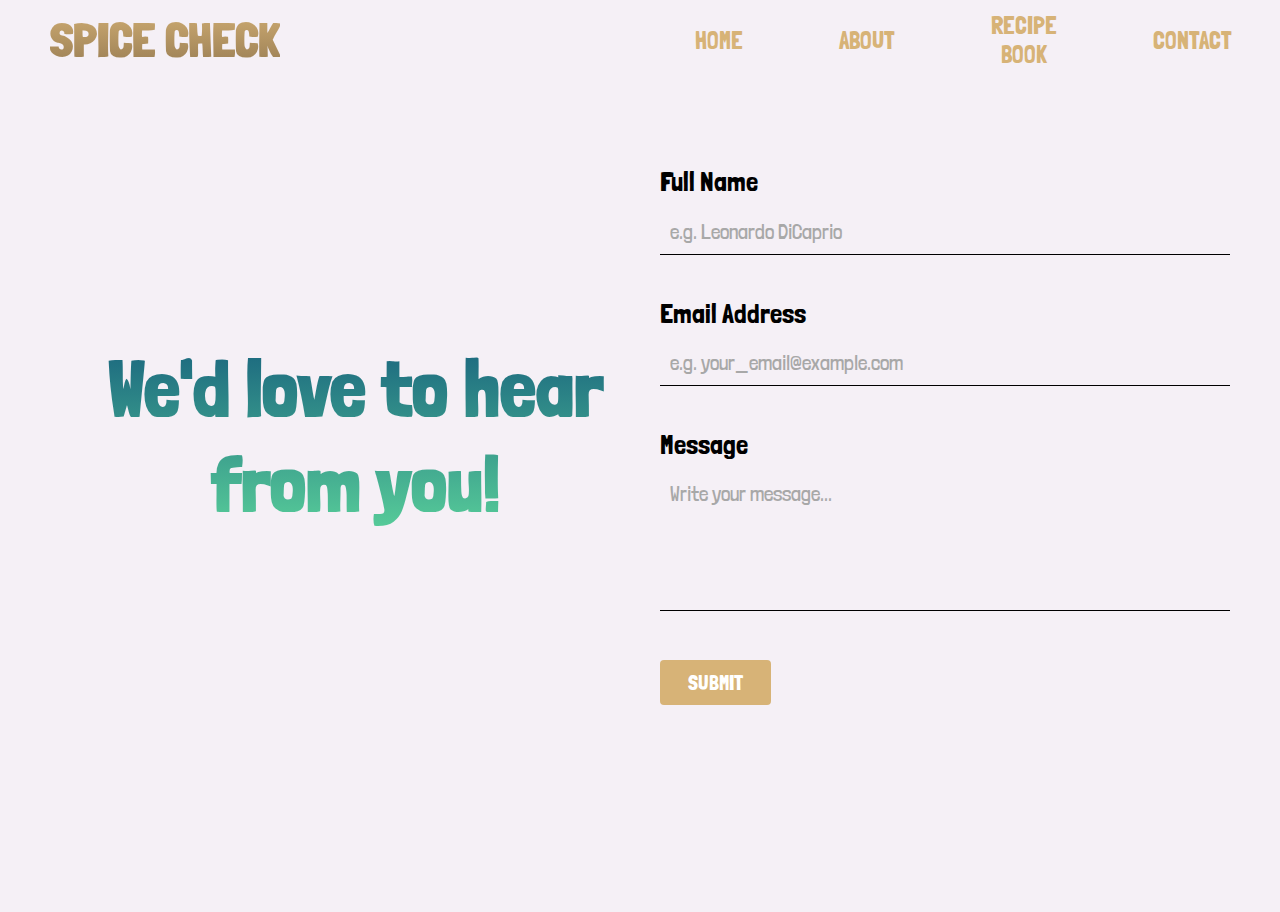
==== contact.html @ 331f47b6 "Add form validation for the contact form message input" ====
<!DOCTYPE html>
<html lang="en-US">
  <head>
    <meta charset="UTF-8" />
    <meta http-equiv="X-UA-Compatible" content="IE=edge" />
    <meta name="viewport" content="width=device-width, initial-scale=1.0" />
    <link rel="stylesheet" href="/assets/css/style.css" />
    <link
      rel="stylesheet"
      href="https://use.fontawesome.com/releases/v5.15.2/css/all.css"
      integrity="sha384-vSIIfh2YWi9wW0r9iZe7RJPrKwp6bG+s9QZMoITbCckVJqGCCRhc+ccxNcdpHuYu"
      crossorigin="anonymous"
    />
    <link
      href="https://fonts.googleapis.com/css2?family=Londrina+Solid:wght@100;300;400;900&display=swap"
      rel="stylesheet"
    />
    <link
      rel="stylesheet"
      href="https://unpkg.com/swiper/swiper-bundle.min.css"
    />
    <link
      rel="shortcut icon"
      href="assets/images/pepper-hot-solid.ico"
      type="image/x-icon"
    />
    <title>Spice Check - Contact Us</title>
  </head>

  <body>
    <!-- NAVBAR SECTION -->
    <nav class="navbar">
      <div class="navbar__container">
        <a href="/" id="navbar__logo"
          >SPICE <i class="fas fa-pepper-hot"></i> CHECK</a
        >
        <div class="navbar__toggle" id="mobile-menu">
          <span class="bar"></span>
          <span class="bar"></span>
          <span class="bar"></span>
        </div>
      </div>
      <ul class="navbar__menu">
        <li class="navbar__item">
          <a href="index.html" class="navbar__links">Home</a>
        </li>
        <li class="navbar__item">
          <a href="/index.html#about" class="navbar__links">About</a>
        </li>
        <li class="navbar__item">
          <a href="recipe.html" class="navbar__links">Recipe Book</a>
        </li>
        <li class="navbar__item">
          <a href="contact.html" class="navbar__links">Contact</a>
        </li>
      </ul>
    </nav>

    <section id="contactform__main">
      <div class="contactform__container">
        <h1 class="contact__header">We'd love to hear from you!</h1>
        <form action="/" method="GET" name="contact__form">
          <div class="form__control">
            <label name="name">Full Name</label>
            <input name="name" placeholder="e.g. Leonardo DiCaprio" />
            <div class="error hide">* name is required</div>
          </div>

          <div class="form__control">
            <label name="email">Email Address</label>
            <input name="email" placeholder="e.g. your_email@example.com" />
            <div class="error hide">* email address is invalid</div>
          </div>

          <div class="form__control">
            <label name="message">Message</label>
            <textarea
              name="message"
              placeholder="Write your message..."
            ></textarea>
            <div class="error hide">* message is required</div>
          </div>

          <button type="submit">SUBMIT</button>
        </form>
      </div>
      <div class="thank__you hide">
        <h3>Your message was submitted successfully!</h3>
        <p>
          We'll get back to you soon! Meanwhile... follow us on social media
        </p>

        <a
          href="https://www.facebook.com/"
          class="social__icon__link"
          target="_blank"
        >
          <i class="fab fa-facebook"></i>
          <a
            href="https://www.instagram.com/"
            class="social__icon__link"
            target="_blank"
          >
            <i class="fab fa-instagram"></i>
          </a>
          <a
            href="https://www.twitter.com/"
            class="social__icon__link"
            target="_blank"
          >
            <i class="fab fa-twitter"></i>
          </a>
          <a
            href="https://www.youtube.com/"
            class="social__icon__link"
            target="_blank"
          >
            <i class="fab fa-youtube"></i>
          </a>
        </a>
      </div>
    </section>
    <script src="assets/js/contactform.js"></script>
    <script src="assets/js/script.js"></script>
  </body>
</html>
---- assets/css/style.css ----
/* ------------------------ INDEX.HTML ------------------------ */
/* ------------------------------------------------------------- */
* {
    box-sizing: border-box;
    margin: 0;
    padding: 0;
    font-family: 'Londrina Solid', cursive;
    scroll-behavior: smooth;
}

/* NAVIGATION BAR */

.navbar {
    background: #F5F0F6;
    height: 80px;
    display: flex;
    justify-content: center;
    align-items: center;
    font-size: 1.2rem;
    position: sticky;
    top: 0;
    z-index: 999;
}

.navbar__container {
    display: flex;
    justify-content: space-between;
    height: 80px;
    z-index: 1;
    width: 100%;
    max-width: 1300px;
    margin: 0 auto;
    padding: 0 50px;
}

#navbar__logo {
    font-weight: 700;
    background-color: #8F754F;
    background-image: linear-gradient(to top, #8F754F 0%, #D7B377 100%); 
    background-size: 100%;
    -webkit-background-clip: text;
    -moz-background-clip: text;
    -webkit-text-fill-color: transparent;
    -moz-text-fill-color: transparent;
    display: flex;
    align-items: center;
    cursor: pointer;
    text-decoration: none;
    font-size: 3rem;
}

.fa-pepper-hot {
    margin: 0 0.3rem;
}

.navbar__menu {
    display: flex;
    align-items: center;
    list-style: none;
    text-align: center;
}

.navbar__item {
    height: 80px;
}

.navbar__links {
    text-transform: uppercase;
    font-weight: 400;
    color: #D7B377;
    font-size: 1.5rem;
    display: flex;
    align-items: center;
    justify-content: center;
    text-decoration: none;
    padding: 0 3rem;
    height: 100%;
}

.navbar__links:hover {
    color: #8F754F;
    transition: all 0.4s ease;
}


/* NAVBAR - MEDIA QUERIES */

@media screen and (max-width: 960px) {
    .navbar__container {
        display: flex;
        justify-content: center;
        height: 80px;
        z-index: 1;
        width: 100%;
        max-width: 1300px;
        padding: 0;
    }

    .navbar__menu {
        background: #F5F0F6;
        display: grid;
        grid-template-columns: auto;
        margin: 0;
        width: 100%;
        top: 0;
        position: absolute;
        top: -1000px;
        opacity: 0;
        transition: all 0.5s ease;
        height: 50vh;
        z-index: -1;
    }

    .navbar__menu.active {
        background: #F5F0F6;
        top: 100%;
        opacity: 1;
        transition: all 0.5s ease;
        z-index: 99;
        height: 60vh;
        font-size: 1.6rem;
    }

    #navbar__logo {
        padding-left: 25px;
    }

    .navbar__toggle .bar {
        width: 30px;
        height: 4px;
        margin: 5px auto;
        transition: all 0.3s ease-in-out;
        background-color: #D7B377;
    }

    .navbar__item {
        width: 100%;
    }

    .navbar__links {
        text-align: center;
        padding: 2rem;
        width: 100%;
        display: table;
        justify-content: center;
    }

    #mobile-menu {
        position: absolute;
        top: 20%;
        left: 5%;
        transform: translate(5%, 20%);
    }

    .navbar__toggle .bar {
        display: block;
        cursor: pointer;
    }

    /*  Function to turn the hamburger menu bars into a cross when actioned;
    credits: https://www.geeksforgeeks.org/how-to-convert-the-hamburger-icon-of-navigation-menu-to-x-on-click/ */

    #mobile-menu.is-active .bar:nth-child(2) {
        opacity: 0;
    }

    #mobile-menu.is-active .bar:nth-child(1) {
        transform: translateY(9px) rotate(45deg);
    }

    #mobile-menu.is-active .bar:nth-child(3) {
        transform: translateY(-9px) rotate(-45deg);
    }
}

/* HERO SECTION */

.main {
    background-color: #F5F0F6;
}

.main__container {
    display: grid;
    grid-template-columns: 1fr 1fr;
    align-items: center;
    justify-self: center;
    margin: 0 auto;
    height: 90vh;
    background-color: #F5F0F6;
    z-index: 1;
    width: 100%;
    max-width: 1300px;
    padding: 0 80px;
}

.main__content h1 {
    text-transform: uppercase;
    font-size: 6rem;
    background-color: #57CC99;
    background-image: linear-gradient(to top, #57CC99 0%, #19647E 100%);
    background-size: 100%;
    -webkit-background-clip: text;
    -moz-background-clip: text;
    -webkit-text-fill-color: transparent;
    -moz-text-fill-color: transparent;
}

.main__content h2 {
    text-transform: uppercase;
    font-size: 6rem;
    background-color: #8F754F;
    background-image: linear-gradient(to top, #8F754F 0%, #D7B377 100%); 
    background-size: 100%;
    -webkit-background-clip: text;
    -moz-background-clip: text;
    -webkit-text-fill-color: transparent;
    -moz-text-fill-color: transparent;
}

.main__btn {
    text-transform: uppercase;
    font-size: 2rem;
    background-image: linear-gradient(to top, #D7B377 0%, #D7B377 100%);
    padding: 14px 32px;
    border: none;
    border-radius: 4px;
    color: #fff;
    margin-top: 2rem;
    margin-right: 1rem;
    cursor: pointer;
    position: relative;
    transition: all 0.3s;
    outline: none;
}

.main__btn a {
    position: relative;
    z-index: 2;
    color: #fff;
    text-decoration: none;
}

.main__btn:after {
    position: absolute;
    content: '';
    top: 0;
    left: 0;
    width: 0;
    height: 100%;
    background: #8F754F;
    transition: all 0.4s;
    border-radius: 4px;
}

.main__btn:hover {
    color: #fff;
}

.main__btn:hover:after {
    width: 100%;
}

.main__content__img {
    text-align: center;
}

#main__img {
    height: 100%;
    width: 100%;
}


/* HERO SECTION - MEDIA QUERIES */

@media screen and (max-width: 768px) {
    .main__container {
        display: grid;
        grid-template-columns: auto;
        align-items: center;
        justify-self: center;
        width: 100%;
        margin: 0 auto;
        height: 90vh;
    }

    .main__content {
        text-align: center;
        margin-bottom: 4rem;
    }

    .main__content h1 {
        font-size: 4.5rem;
        margin-top: 4rem;
    }

    .main__content h2 {
        font-size: 4.5rem;
    }
    
    .main__btn {
        font-size: 1.8rem;
        padding: 12px 36px;
        margin: 1rem 1rem;
    }
}

@media screen and (max-width: 480px) {
    .main__content h1 {
        font-size: 3.5rem;
        margin-top: 4rem;
    }

    .main__content h2 {
        font-size: 3.5rem;
    }

    .main__btn {
        font-size: 1.5rem;
        padding: 10px 32px;
        margin: 1rem 0;
    }
}

/* SERVICES SECTION */

.services {
    background: #F5F0F6;
    display: flex;
    flex-direction: column;
    align-items: center;
    height: 100vh;
}

.services h1 {
    background-color: #57CC99;
    background-image: linear-gradient(to top, #57CC99 0%, #19647E 100%);
    background-size: 100%;
    margin-bottom: 2rem;
    font-size: 5rem;
    -webkit-background-clip: text;
    -moz-background-clip: text;
    -webkit-text-fill-color: transparent;
    -moz-text-fill-color: transparent;
}

.services__container {
    display: flex;
    justify-content: center;
    flex-wrap: wrap;
}

.services__card {
    margin: 1rem;
    height: 525px;
    width: 420px;
    border-radius: 4px;
    background-image: linear-gradient(to bottom, rgba(0,0,0,0) 0%, rgba(17, 17, 17, 0.6) 100%), url("/assets/images/foodpic1.jpg");
    background-size: cover;
    position: relative;
    color: #fff;
}

.services__card:nth-child(2) {
    background-image: linear-gradient(to bottom, rgba(0,0,0,0) 0%, rgba(17, 17, 17, 0.6) 100%), url("/assets/images/foodpic2.jpg");
}

.services h2 {
    position: absolute;
    font-size: 1.5rem;
    letter-spacing: 0.5px;
    top: 350px;
    left: 30px;
}

.services__card p {
    position: absolute;
    font-size: 1.1rem;
    top: 390px;
    left: 30px;
}

.services__btn {
    color: #fff;
    padding: 10px 25px;
    border: none;
    outline: none;
    border-radius: 4px;
    background: #F79256;
    position: absolute;
    top: 440px;
    left: 30px;
    font-size: 1.2rem;
    cursor: pointer;
}

.services__btn a {
    text-decoration: none;
    color: #fff;
}

.services__card:hover {
    transform: scale(1.075);
    transition: 0.2s ease-in;
}

/* SERVICES SECTION - MEDIA QUERIES */
@media screen and (max-width: 960px) {
    .services {
        height: 1450px; 
    }

    .services__card {
        margin: 2rem;
    }

    .services__container {
        display: inline-block;
    }

    .services h1 {
        margin-top: 10rem;
    }
}

@media screen and (max-width: 768px) {
    .services h1 {
        font-size: 4rem;
    }
}

@media screen and (max-width: 480px) {
    .services {
        height: 1400px;
    }

    .services h1 {
        font-size: 3rem;
    }

    .services h2 {
        font-size: 1.3rem;
    }

    .services p {
        font-size: 1rem;
    }

    .services__card {
        width: 350px;
        margin: 2rem 0;
    }
}

/* ABOUT SECTION */

.about {
    background-color: #F5F0F6;
}

.about h1 {
    background-color: #57CC99;
    background-image: linear-gradient(to top, #57CC99 0%, #19647E 100%);
    background-size: 100%;
    font-size: 5rem;
    text-align: center;
    -webkit-background-clip: text;
    -moz-background-clip: text;
    -webkit-text-fill-color: transparent;
    -moz-text-fill-color: transparent;
}

.about__container {
    display: grid;
    grid-template-columns: 1fr 1fr;
    align-items: center;
    justify-self: center;
    margin: 0 auto;
    height: 70vh;
    background-color: #F5F0F6;
    z-index: 1;
    width: 100%;
    max-width: 1300px;
    padding: 0 50px;
}

.about__content {
    display: inline-flexbox;
    margin: 0 auto;
    position: relative;
    width: 100%;
}

.about__content h2 {
    background-color: #8F754F;
    background-image: linear-gradient(to top, #8F754F 0%, #D7B377 100%); 
    background-size: 100%;
    font-size: 2.8rem;
    margin-bottom: 1rem;
    -webkit-background-clip: text;
    -moz-background-clip: text;
    -webkit-text-fill-color: transparent;
    -moz-text-fill-color: transparent;
}

.about__content p {
    text-align: left;
    font-weight: 300;
    font-size: 1.7rem;
    color: #000;
}

.about__content__swiper {
    display: flex;
    align-items: center;
    justify-content: center;
    width: 560px;
    height: 420px;
}

.about__content__swiper .swiper-pagination {
    margin-top: 360px;
}


/* SWIPER CONTAINER
(credits: https://github.com/nolimits4web/Swiper/blob/master/demos/090-vertical.html) */
.swiper-container {
      width: 100%;
      height: 100%;
    }

    .swiper-container img {
      max-width: 90%;
      max-height: 90%;
    }

    .swiper-slide {
      text-align: center;
      font-size: 18px;

      /* Center slide text vertically */
      display: -webkit-box;
      display: -ms-flexbox;
      display: -webkit-flex;
      display: flex;
      -webkit-box-pack: center;
      -ms-flex-pack: center;
      -webkit-justify-content: center;
      justify-content: center;
      -webkit-box-align: center;
      -ms-flex-align: center;
      -webkit-align-items: center;
      align-items: center;
    }


.swiper-pagination .swiper-pagination-bullet {
    width: 20px;
    height: 20px;
    display: inline-block;
    border-radius: 0px;
    background: #D7B377;
    outline: none;
    border: none;
    margin: 0 1rem;
}

/* ABOUT SECTION - MEDIA QUERIES */

@media screen and (max-width: 960px) {
    .about__container {
        display: grid;
        grid-template-columns: auto;
        align-items: center;
        justify-content: center;
        width: 100%;
        margin: 0 auto;
        height: 90vh;
    }

    .about__content {
        text-align: center;
        max-width: 60%;
    }

    .about__content p {
        text-align: center;
    }

    .about h1 {
        margin-bottom: 32px;
    }

    .about h2 {
        font-size: 2.6rem;
    }

    .about__content__swiper {
        display: flex;
        justify-self: center;
    }
}

@media screen and (max-width: 768px) {
    .about {
        height: 900px;
    }
    
    .about h1 {
        font-size: 4rem;
    }

    .about h2 {
        font-size: 2.4rem;
    }

    .about__content__swiper {
    width: 500px;
    height: 360px;
    }

    .swiper-pagination .swiper-pagination-bullet {
        width: 18px;
        height: 18px;
    }
}

@media screen and (max-width: 480px) {
    .about h1 {
        font-size: 3rem;
    }

    .about__container {
        padding: 0;
    }

    .about__content h2 {
        font-size: 2.2rem;
    }

    .about__content p {
        font-size: 1.4rem;
    }
    
    .about__content__swiper {
        width: 380px;
        height: 240px;
    }

    .swiper-container img {
        width: 80%;
        height: 80%;
    }

    .swiper-pagination .swiper-pagination-bullet {
        width: 14px;
        height: 14px;
        margin: 0 0.6rem;
    }
}

/* CONTACT SECTION */

.contact {
    background-color: #F5F0F6;
}

.contact h1 {
    background-color: #57CC99;
    background-image: linear-gradient(to top, #57CC99 0%, #19647E 100%);
    background-size: 100%;
    margin-bottom: 2rem;
    font-size: 5rem;
    text-align: center;
    -webkit-background-clip: text;
    -moz-background-clip: text;
    -webkit-text-fill-color: transparent;
    -moz-text-fill-color: transparent;
}

.contact__container {
    display: grid;
    grid-template-columns: 1fr 1fr;
    align-items: center;
    justify-self: center;
    margin: 0 auto;
    height: 70vh;
    background-color: #F5F0F6;
    z-index: 1;
    width: 100%;
    max-width: 1300px;
    padding: 0 50px;
}

.contact__content__img {
    text-align: right;
}

.contact__content__img img {
    width: 80%;
    height: 80%;
    margin-right: 40px;
}

.contact__content {
    display: inline-flexbox;
    margin-left: 40px;
    position: relative;
    width: 100%;
}

.contact__content h2 {
    text-align: left;
    background-color: #8F754F;
    background-image: linear-gradient(to top, #8F754F 0%, #D7B377 100%); 
    background-size: 100%;
    font-size: 2.8rem;
    margin-bottom: 0.5rem;
    -webkit-background-clip: text;
    -moz-background-clip: text;
    -webkit-text-fill-color: transparent;
    -moz-text-fill-color: transparent;
}

.contact__content p {
    text-align: left;
    font-weight: 300;
    font-size: 1.7rem;
    color: #000;
}

.contact__btn {
    text-transform: uppercase;
    font-size: 1.4rem;
    background-color: #D7B377;
    padding: 12px 30px;
    border: none;
    border-radius: 4px;
    color: #fff;
    margin-top: 1.5rem;
    cursor: pointer;
    outline: none;
    transition: 0.35s ease;
}

.contact__btn a {
    color: #fff;
    text-decoration: none;
}

.contact__btn:hover {
    background-color: #8F754F;
    color: #FFF;
}

.contact__btn a:hover {
    background-color: #8F754F;
    color: #FFF;
    transition: all 0.35s ease;
}

/* CONTACT CONTAINER - MEDIA QUERIES */

@media screen and (max-width: 768px) {
    .contact__container {
        display: grid;
        grid-template-columns: auto;
        align-items: center;
        justify-self: center;
        width: 100%;
        margin: 0 auto;
        height: 90vh;
    }

    .contact__content__img {
    text-align: center;
    }

    .contact__content__img img {
        margin-right: 0;
        width: 70%;
        height: 70%;
    }

    .contact__content {
        margin-left: 0;
        text-align: center;
    }
    
    .contact__content h2 {
        text-align: center;
    }

    .contact__content p {
        text-align: center;
    }

    .contact h1 {
        font-size: 4rem;
    }
}

@media screen and (max-width: 480px) {
    .contact h1 {
        font-size: 3rem;
    }

    .contact__content h2 {
        font-size: 2.2rem;
    }

    .contact__content p {
        font-size: 1.4rem;
    }
}


/* FOOTER SECTION */

.footer {
    background-color: #F5F0F6;
    padding: 4rem 0;
    display: flex;
    flex-direction: column;
    justify-content: center;
    align-items: center;
    height: 60vh;
}

#footer__logo {
    color: #000;
    display: flex;
    align-items: center;
    justify-content: center;
    cursor: pointer;
    text-decoration: none;
    font-size: 8rem;  
    margin: 80px 0; 
}

.social__media {
    width: 100%;
}

.social__media__container {
    display: flex;
    justify-content: center;
    align-items: center;
    width: 100%;
    margin: 0 auto;
}

.social__icon__link {
    color: #000;
    font-size: 3.2rem;
}

.social__icon__link:hover {
    color: #F79256;
    transition: all 0.2s ease;
}

.social__icons {
    display: flex;
    justify-content: space-between;
    align-items: center;
    width: 380px;
}

.copy__rights {
    text-align: center;
    font-size: 1.2rem;
    font-weight: 300;
}

/* FOOTER SECTION - MEDIA QUERIES */

@media screen and (max-width: 768px) {
    #footer__logo {
    font-size: 6rem;  
    margin: 60px 0; 
    }

    .social__icon__link {
    font-size: 2.8rem;
    }
}

@media screen and (max-width: 568px) {
    .footer {
        padding: 2rem 0;
        height: 40vh;
    }

    #footer__logo {
    font-size: 4rem;  
    margin: 40px 0; 
    }

    .social__icon__link {
    font-size: 2.4rem;
    }

    .social__icons {
        width: 260px;
    }

    .copy__rights {
        font-size: 1rem;
    }
}

@media screen and (max-width: 410px) {
    .footer {
        padding: 0;
        height: 30vh;
    }
    #footer__logo {
    font-size: 3rem;  
    margin: 20px 0; 
    }

    .social__icon__link {
    font-size: 2.5rem;
    }

    .social__icons {
        width: 220px;
    }
}

/* ------------------------ RECIPE.HTML ------------------------ */
/* ------------------------------------------------------------- */

#recipe__main {
    background-color: #F5F0F6;
}

.recipe__container {
    min-height: 100vh;
    width: 100%;
    display: flex;
    flex-direction: column;
    justify-content: flex-start;
    align-items: center;
    background-color: #F5F0F6;
    margin: 0 auto;
    padding: 30px 50px;
}

.recipe__container .header {
    text-align: center;
    text-transform: uppercase;
    margin-top: 2rem;
    font-size: 4.2rem;
    background-color: #57CC99;
    background-image: linear-gradient(to top, #57CC99 0%, #19647E 100%);
    background-size: 100%;
    -webkit-background-clip: text;
    -moz-background-clip: text;
    -webkit-text-fill-color: transparent;
    -moz-text-fill-color: transparent;
    transition: margin 600ms, font-size 600ms;
}

.recipe__container form {
    display: flex;
    align-items: center;
    width: 100%;
    max-width: 320px;
    margin-top: 10px;
    background-color: transparent;
    border-radius: 0px;
    border: none;
    border-bottom: 1.5px solid #000;
}

.recipe__container input {
    width: 100%;
    background-color: transparent;
    padding: 10px 0;
    border: none;
    outline: none;
    font-size: 1.8rem;
}

.recipe__container .fa-search {
    font-size: 1.8rem;
    color: rgb(168, 168, 168);
}

.recipe__container h3 {
    text-align: center;
    font-size: 2.5rem;
    margin-top: 20px;
}


/* RECIPE CONTAINER -- BEFORE */

.recipe__container.before {
    min-height: 100vh;
    width: 100%;
    display: flex;
    flex-direction: column;
    justify-content: flex-start;
    align-items: center;
    background-color: #F5F0F6;
    margin: 0 auto;
    padding: 30px 50px;
}

.recipe__container.before .header {
    text-align: center;
    text-transform: uppercase;
    margin-top: 10rem;
    font-size: 7rem;
    background-color: #57CC99;
    background-image: linear-gradient(to top, #57CC99 0%, #19647E 100%);
    background-size: 100%;
    -webkit-background-clip: text;
    -moz-background-clip: text;
    -webkit-text-fill-color: transparent;
    -moz-text-fill-color: transparent;
}

.recipe__container.before form {
    display: flex;
    align-items: center;
    width: 100%;
    max-width: 520px;
    margin-top: 20px;
    background-color: transparent;
    border-radius: 0px;
    border: none;
    border-bottom: 1.5px solid #000;
}

.recipe__container.before input {
    width: 100%;
    background-color: transparent;
    padding: 10px 0;
    border: none;
    outline: none;
    font-size: 4rem;
}

.recipe__container input::placeholder {
    color: rgb(168, 168, 168);
}

.recipe__container.before .fa-search {
    font-size: 3rem;
    color: rgb(168, 168, 168);
}

.search__result {
    display: grid;
    grid-gap: 1.5rem;
    grid-template: auto / repeat(auto-fit, minmax(300px, 1fr));
    width: 100%;
}

.search__result__item {
    margin-top: 4rem;
    background-color: rgb(218, 218, 218);
    border-radius: 4px;
    padding: 1rem;
    overflow: hidden;
}

.search__result__item img {
    width: 100%;
    height: 300px;
    border-radius: 4px;
    object-fit: cover;
}

.result__item__details {
    display: flex;
    align-items: center;
    justify-content: space-between;
}

.result__item__details h2 {
    font-size: 1.8rem;
    margin-top: 10px;
}

.result__item__data {
    text-transform: capitalize;
    display: block;
    font-size: 1.2rem;
    margin-top: 10px;
}

.view__btn {
    text-transform: uppercase;
    font-size: 1.1rem;
    background-color: #D7B377;
    padding: 12px 24px;
    border: none;
    border-radius: 4px;
    color: #fff;
    margin-top: 10px;
    cursor: pointer;
    outline: none;
}

.view__btn a {
    color: #fff;
    text-decoration: none;
}

.view__btn:hover {
    background-color: #8F754F;
    color: #FFF;
    transition: all 0.25s ease;
}

.view__btn a:hover {
    background-color: #8F754F;
    color: #FFF;
    transition: all 0.25s ease;
}

/* RECIPE CONTAINER - MEDIA QUERIES */

@media screen and (max-width: 960px) {
    .recipe__container.before .header {    
        margin-top: 8rem;
        font-size: 5rem;
    }
    
    .recipe__container.before form {
        max-width: 420px;
        margin-top: 20px;
    }
    
    .recipe__container.before input {
        padding: 10px 0;
        font-size: 2.5rem;
    }

    .recipe__container.before .fa-search {
        font-size: 2.5rem;
    }
}

/* ------------------------ CONTACT.HTML ------------------------ */
/* ------------------------------------------------------------- */

#contactform__main {
    background-color: #F5F0F6;
    padding: 1rem 0;
    display: flex;
    flex-direction: column;
    justify-content: center;
    align-items: center;
    height: auto;
    min-height: 90vh;
}

.contactform__container {
    display: flex;
    align-items: center;
    justify-content: center;
    margin-top: 1.5rem;
    height: 70vh;
    background-color: #F5F0F6;
    width: 100%;
    padding: 0 50px;
}

.contact__header {
    background-color: #57CC99;
    background-image: linear-gradient(to top, #57CC99 0%, #19647E 100%);
    background-size: 100%;
    font-size: 5rem;
    text-align: center;
    -webkit-background-clip: text;
    -moz-background-clip: text;
    -webkit-text-fill-color: transparent;
    -moz-text-fill-color: transparent;
}

.form__control {
    font-size: 1.7rem;
    margin-bottom: 0.7rem;
  }

.form__control label {
    display: block;
    font-size: 1.7rem;
    margin-bottom: 0.7rem;
  }

.form__control input {
    padding: 10px;
    border-radius: 0px;
    width: 570px;
    background: transparent;
    border: none;
    border-bottom: 1px solid #000;
    font-size: 1.3rem;
    font-weight: 300;
    outline: none;
    color: #333;
  }

.form__control input::placeholder {
    color: rgb(168, 168, 168);
}

.form__control textarea {
        width: 570px;
        background: transparent;
        border-radius: 0px;
        outline: none;
        border: none;
        border-bottom: 1px solid #000;
        padding: 10px;
        height: 140px;
        font-weight: 300;
        font-size: 1.3rem;
        resize: none;
}

.form__control textarea::-webkit-scrollbar {
    background-color: #F5F0F6;
}

.form__control textarea::-webkit-scrollbar-thumb {
    background-color: #000;
}

.form__control textarea::placeholder {
    color: rgb(168, 168, 168);
}

.contactform__container button {
        text-transform: uppercase;
        font-size: 1.3rem;
        background-color: #D7B377;
        padding: 10px 28px;
        border: none;
        border-radius: 4px;
        color: #fff;
        cursor: pointer;
        outline: none;
        transition: 0.35s ease;
}

.contactform__container button:hover {
    background-color: #8F754F;
    color: #FFF;
}

.error {
    color: red;
    font-weight: 300;
    font-size: 1.3rem;
    margin: 6px 0 0 10px;
}

.hide {
    opacity: 0;
}

.form__control input.invalid {
    border-bottom: 1px solid red;
}

.form__control textarea.invalid {
    border-bottom: 1px solid red;
}

.thank__you {
    text-align: center;
    display: inline-block;
}

.thank__you h3 {
    font-size: 2.2rem;
    font-weight: 300;
}

.thank__you p {
    margin-top: 20px;
    font-weight: 300;
    font-size: 1.3rem;
}

.thank__you i {
    margin: 1rem 1rem 0;
    font-size: 3rem;
}

.thank__you a {
    text-decoration: none;
}
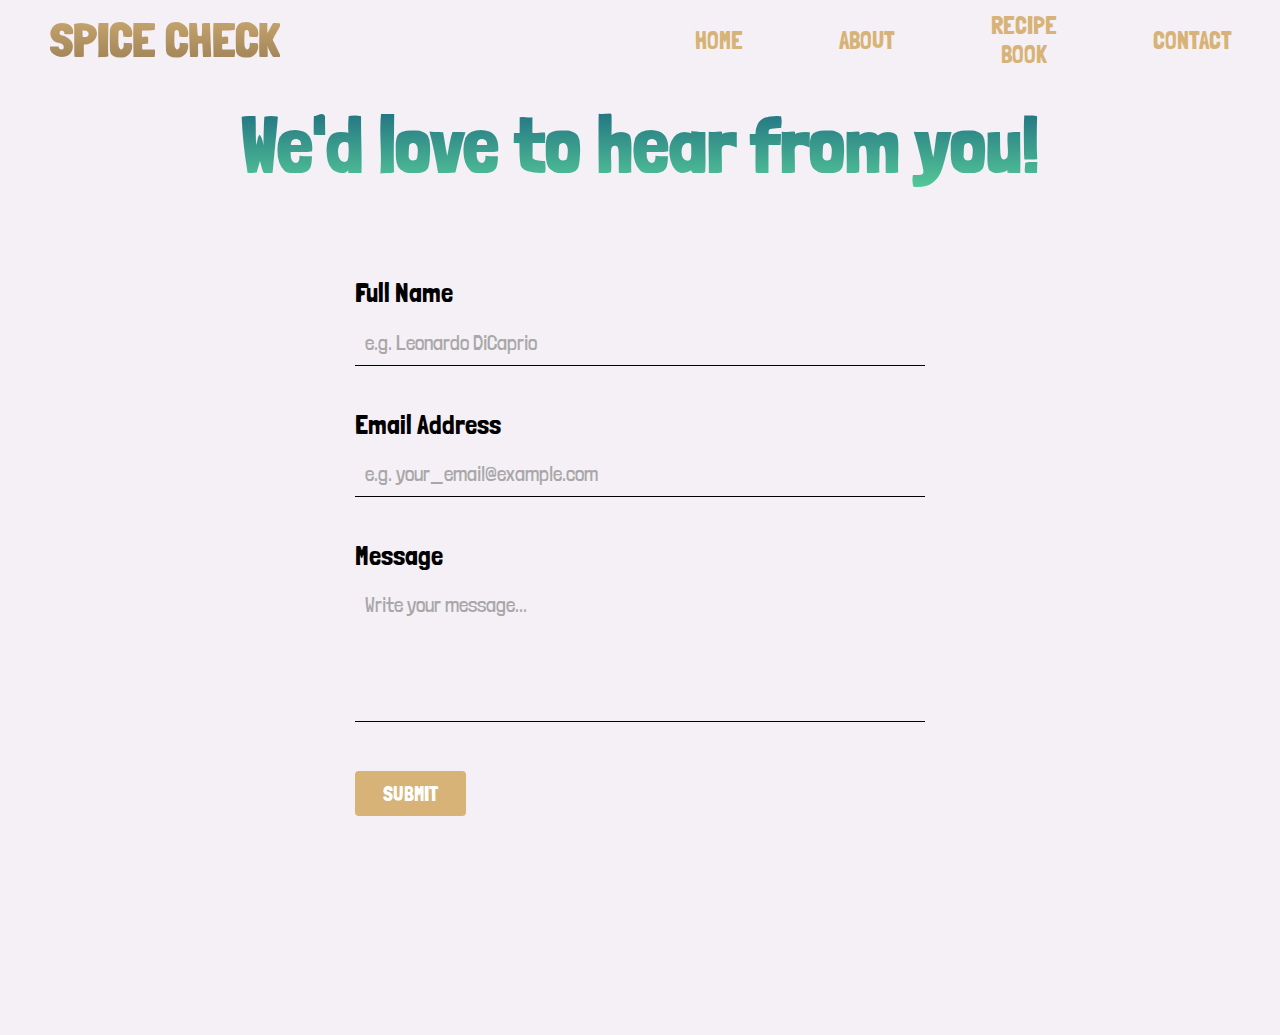
==== commit 340acc04: "Adjust and restyle the header of the contact form" ====
--- a/contact.html
+++ b/contact.html
@@ -57,8 +57,8 @@
     </nav>
 
     <section id="contactform__main">
+      <h1 class="contact__header">We'd love to hear from you!</h1>
       <div class="contactform__container">
-        <h1 class="contact__header">We'd love to hear from you!</h1>
         <form action="/" method="GET" name="contact__form">
           <div class="form__control">
             <label name="name">Full Name</label>
--- a/assets/css/style.css
+++ b/assets/css/style.css
@@ -1155,7 +1155,7 @@
     padding: 1rem 0;
     display: flex;
     flex-direction: column;
-    justify-content: center;
+    justify-content: first-baseline;
     align-items: center;
     height: auto;
     min-height: 90vh;
@@ -1178,6 +1178,7 @@
     background-size: 100%;
     font-size: 5rem;
     text-align: center;
+    margin-bottom: 1rem;
     -webkit-background-clip: text;
     -moz-background-clip: text;
     -webkit-text-fill-color: transparent;
@@ -1286,13 +1287,13 @@
 }
 
 .thank__you p {
-    margin-top: 20px;
+    margin-top: 32px;
     font-weight: 300;
     font-size: 1.3rem;
 }
 
 .thank__you i {
-    margin: 1rem 1rem 0;
+    margin: 2rem 1rem 0;
     font-size: 3rem;
 }
 
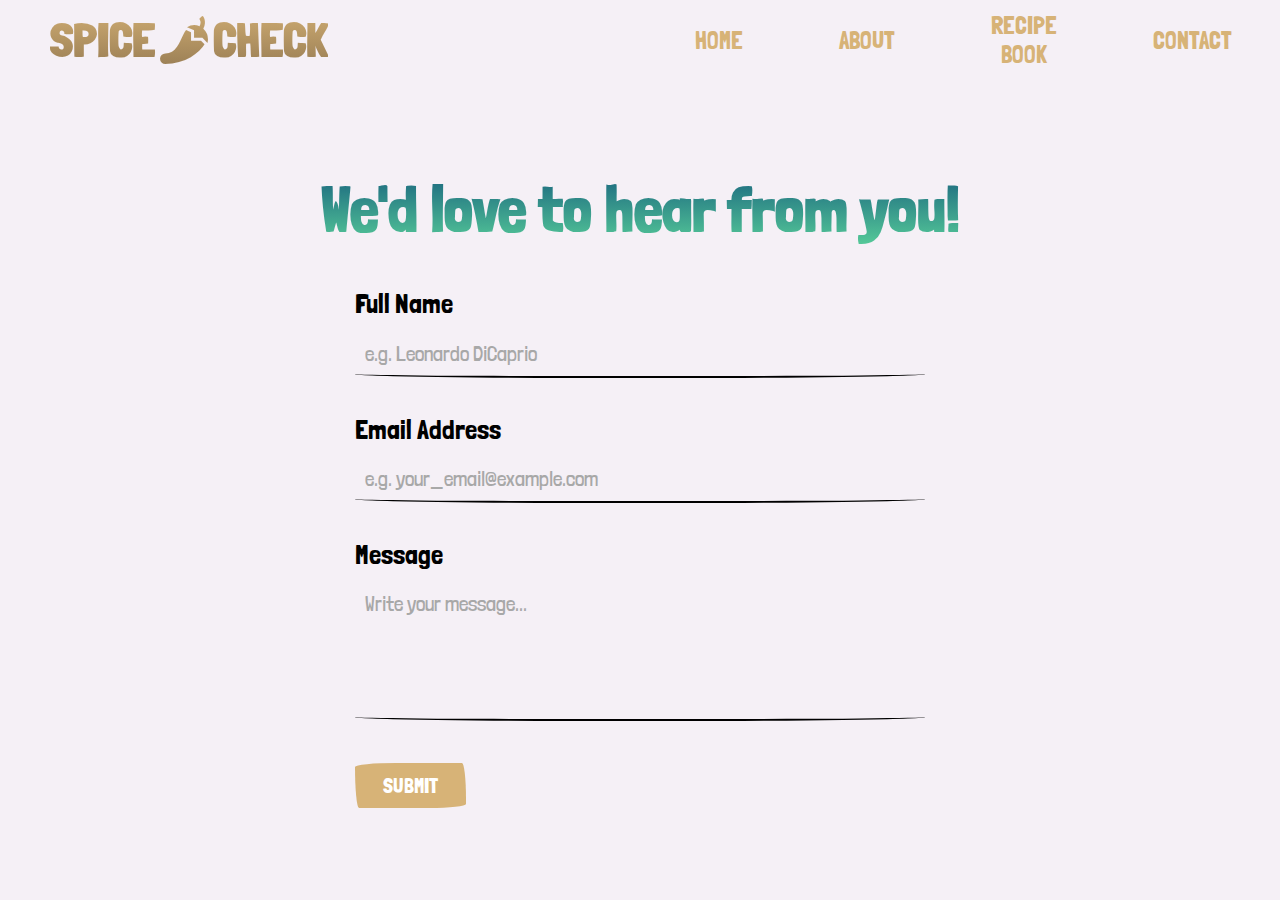
==== commit 37b185df: "Eliminate render-blocking resources" ====
--- a/contact.html
+++ b/contact.html
@@ -4,16 +4,10 @@
     <meta charset="UTF-8" />
     <meta http-equiv="X-UA-Compatible" content="IE=edge" />
     <meta name="viewport" content="width=device-width, initial-scale=1.0" />
-    <link rel="stylesheet" href="/assets/css/style.css" />
+    <link rel="stylesheet" href="assets/css/style.css" />
     <link
       rel="stylesheet"
       href="https://use.fontawesome.com/releases/v5.15.2/css/all.css"
-      integrity="sha384-vSIIfh2YWi9wW0r9iZe7RJPrKwp6bG+s9QZMoITbCckVJqGCCRhc+ccxNcdpHuYu"
-      crossorigin="anonymous"
-    />
-    <link
-      href="https://fonts.googleapis.com/css2?family=Londrina+Solid:wght@100;300;400;900&display=swap"
-      rel="stylesheet"
     />
     <link
       rel="stylesheet"
@@ -34,7 +28,7 @@
         <a href="/" id="navbar__logo"
           >SPICE <i class="fas fa-pepper-hot"></i> CHECK</a
         >
-        <div class="navbar__toggle" id="mobile-menu">
+        <div class="navbar__toggle" id="mobile__menu">
           <span class="bar"></span>
           <span class="bar"></span>
           <span class="bar"></span>
@@ -45,7 +39,7 @@
           <a href="index.html" class="navbar__links">Home</a>
         </li>
         <li class="navbar__item">
-          <a href="/index.html#about" class="navbar__links">About</a>
+          <a href="index.html#about" class="navbar__links">About</a>
         </li>
         <li class="navbar__item">
           <a href="recipe.html" class="navbar__links">Recipe Book</a>
--- a/assets/css/style.css
+++ b/assets/css/style.css
@@ -1,5 +1,10 @@
 /* ------------------------ INDEX.HTML ------------------------ */
 /* ------------------------------------------------------------- */
+
+/* GOOGLE FONT IMPORT; weight: 300,400,900 */
+
+@import url('https://fonts.googleapis.com/css2?family=Londrina+Solid:wght@300;400;900&display=swap');
+
 * {
     box-sizing: border-box;
     margin: 0;
@@ -9,7 +14,6 @@
 }
 
 /* NAVIGATION BAR */
-
 .navbar {
     background: #F5F0F6;
     height: 80px;
@@ -82,9 +86,7 @@
     transition: all 0.4s ease;
 }
 
-
 /* NAVBAR - MEDIA QUERIES */
-
 @media screen and (max-width: 960px) {
     .navbar__container {
         display: flex;
@@ -145,7 +147,7 @@
         justify-content: center;
     }
 
-    #mobile-menu {
+    #mobile__menu {
         position: absolute;
         top: 20%;
         left: 5%;
@@ -159,22 +161,26 @@
 
     /*  Function to turn the hamburger menu bars into a cross when actioned;
     credits: https://www.geeksforgeeks.org/how-to-convert-the-hamburger-icon-of-navigation-menu-to-x-on-click/ */
-
-    #mobile-menu.is-active .bar:nth-child(2) {
+    #mobile__menu.is-active .bar:nth-child(2) {
         opacity: 0;
     }
 
-    #mobile-menu.is-active .bar:nth-child(1) {
+    #mobile__menu.is-active .bar:nth-child(1) {
         transform: translateY(9px) rotate(45deg);
     }
 
-    #mobile-menu.is-active .bar:nth-child(3) {
+    #mobile__menu.is-active .bar:nth-child(3) {
         transform: translateY(-9px) rotate(-45deg);
     }
 }
 
+@media screen and (max-width: 568px) {
+    #navbar__logo {
+        font-size: 2.2rem;
+    }
+}
+
 /* HERO SECTION */
-
 .main {
     background-color: #F5F0F6;
 }
@@ -185,7 +191,7 @@
     align-items: center;
     justify-self: center;
     margin: 0 auto;
-    height: 90vh;
+    height: calc(100vh - 80px);
     background-color: #F5F0F6;
     z-index: 1;
     width: 100%;
@@ -217,118 +223,117 @@
     -moz-text-fill-color: transparent;
 }
 
+
 .main__btn {
+    display: inline-table;
     text-transform: uppercase;
     font-size: 2rem;
-    background-image: linear-gradient(to top, #D7B377 0%, #D7B377 100%);
+    background-color: #D7B377;
     padding: 14px 32px;
-    border: none;
-    border-radius: 4px;
+    border-radius: 255px 25px 225px 25px/25px 225px 25px 255px;
     color: #fff;
     margin-top: 2rem;
     margin-right: 1rem;
     cursor: pointer;
     position: relative;
     transition: all 0.3s;
-    outline: none;
-}
-
-.main__btn a {
-    position: relative;
-    z-index: 2;
-    color: #fff;
     text-decoration: none;
 }
 
-.main__btn:after {
-    position: absolute;
-    content: '';
-    top: 0;
-    left: 0;
-    width: 0;
-    height: 100%;
-    background: #8F754F;
-    transition: all 0.4s;
-    border-radius: 4px;
-}
-
 .main__btn:hover {
-    color: #fff;
-}
-
-.main__btn:hover:after {
-    width: 100%;
-}
+    background-color: #8F754F;
+}
+
 
 .main__content__img {
     text-align: center;
 }
 
 #main__img {
-    height: 100%;
-    width: 100%;
-}
-
+    height: 90%;
+    width: 90%;
+}
 
 /* HERO SECTION - MEDIA QUERIES */
+@media screen and (max-width: 960px) {
+    .main__container {
+        padding: 0 40px;
+    }
+
+    .main__content h1 {
+        font-size: 4.5rem;
+    }
+
+    .main__content h2 {
+        font-size: 4.5rem;
+    }
+
+    .main__btn {
+        font-size: 1.8rem;
+        padding: 12px 36px;
+        margin-top: 1rem;
+    }
+} 
 
 @media screen and (max-width: 768px) {
     .main__container {
         display: grid;
         grid-template-columns: auto;
-        align-items: center;
-        justify-self: center;
-        width: 100%;
-        margin: 0 auto;
-        height: 90vh;
     }
 
     .main__content {
         text-align: center;
-        margin-bottom: 4rem;
     }
 
     .main__content h1 {
-        font-size: 4.5rem;
-        margin-top: 4rem;
+        font-size: 4rem;
+        margin-top: 3rem;
     }
 
     .main__content h2 {
-        font-size: 4.5rem;
+        font-size: 4rem;
     }
     
     .main__btn {
-        font-size: 1.8rem;
+        font-size: 1.4rem;
         padding: 12px 36px;
-        margin: 1rem 1rem;
+        margin: 1rem 0.5rem;
+    }
+
+    #main__img {
+        width: 70%;
     }
 }
 
 @media screen and (max-width: 480px) {
     .main__content h1 {
-        font-size: 3.5rem;
-        margin-top: 4rem;
+        font-size: 2.5rem;
+        margin-top: 1rem;
     }
 
     .main__content h2 {
-        font-size: 3.5rem;
+        font-size: 2.5rem;
     }
 
     .main__btn {
-        font-size: 1.5rem;
-        padding: 10px 32px;
-        margin: 1rem 0;
+        font-size: 1rem;
+        padding: 10px 26px;
+        margin: 0.5rem 0.2rem;
+    }
+
+    #main__img {
+        width: 80%;
     }
 }
 
 /* SERVICES SECTION */
-
 .services {
+    padding: 40px 0;
     background: #F5F0F6;
     display: flex;
     flex-direction: column;
     align-items: center;
-    height: 100vh;
+    height: auto;
 }
 
 .services h1 {
@@ -337,6 +342,7 @@
     background-size: 100%;
     margin-bottom: 2rem;
     font-size: 5rem;
+    text-align: center;
     -webkit-background-clip: text;
     -moz-background-clip: text;
     -webkit-text-fill-color: transparent;
@@ -354,48 +360,42 @@
     height: 525px;
     width: 420px;
     border-radius: 4px;
-    background-image: linear-gradient(to bottom, rgba(0,0,0,0) 0%, rgba(17, 17, 17, 0.6) 100%), url("/assets/images/foodpic1.jpg");
+    background-image: linear-gradient(to bottom, rgba(0,0,0,0) 0%, rgba(17, 17, 17, 0.6) 100%), url("../images/foodpic1.jpg");
     background-size: cover;
     position: relative;
     color: #fff;
 }
 
 .services__card:nth-child(2) {
-    background-image: linear-gradient(to bottom, rgba(0,0,0,0) 0%, rgba(17, 17, 17, 0.6) 100%), url("/assets/images/foodpic2.jpg");
+    background-image: linear-gradient(to bottom, rgba(0,0,0,0) 0%, rgba(17, 17, 17, 0.6) 100%), url("../images/foodpic2.jpg");
 }
 
 .services h2 {
     position: absolute;
     font-size: 1.5rem;
     letter-spacing: 0.5px;
-    top: 350px;
+    top: 330px;
     left: 30px;
 }
 
 .services__card p {
     position: absolute;
     font-size: 1.1rem;
-    top: 390px;
+    top: 370px;
     left: 30px;
 }
 
 .services__btn {
     color: #fff;
     padding: 10px 25px;
-    border: none;
-    outline: none;
-    border-radius: 4px;
+    border-radius: 255px 25px 225px 25px/25px 225px 25px 255px;
     background: #F79256;
     position: absolute;
     top: 440px;
     left: 30px;
     font-size: 1.2rem;
     cursor: pointer;
-}
-
-.services__btn a {
     text-decoration: none;
-    color: #fff;
 }
 
 .services__card:hover {
@@ -405,20 +405,12 @@
 
 /* SERVICES SECTION - MEDIA QUERIES */
 @media screen and (max-width: 960px) {
-    .services {
-        height: 1450px; 
-    }
-
     .services__card {
         margin: 2rem;
     }
 
     .services__container {
         display: inline-block;
-    }
-
-    .services h1 {
-        margin-top: 10rem;
     }
 }
 
@@ -429,10 +421,6 @@
 }
 
 @media screen and (max-width: 480px) {
-    .services {
-        height: 1400px;
-    }
-
     .services h1 {
         font-size: 3rem;
     }
@@ -451,10 +439,32 @@
     }
 }
 
+@media screen and (max-width: 372px) {
+    .services__card {
+        width: 300px;
+        height: 440px;
+    }
+
+    .services__card h2 {
+        top: 270px;
+        left: 20px;
+    }
+    
+    .services__card p {
+        top: 325px;
+        left: 20px;
+    }
+
+    .services__btn {
+        left: 20px;
+        top: 370px;
+    }
+}
+
 /* ABOUT SECTION */
-
 .about {
     background-color: #F5F0F6;
+    height: calc(100vh - 80px);
 }
 
 .about h1 {
@@ -462,6 +472,7 @@
     background-image: linear-gradient(to top, #57CC99 0%, #19647E 100%);
     background-size: 100%;
     font-size: 5rem;
+    padding: 0 80px;
     text-align: center;
     -webkit-background-clip: text;
     -moz-background-clip: text;
@@ -475,16 +486,15 @@
     align-items: center;
     justify-self: center;
     margin: 0 auto;
-    height: 70vh;
+    height: calc(80vh - 80px);
     background-color: #F5F0F6;
     z-index: 1;
     width: 100%;
     max-width: 1300px;
-    padding: 0 50px;
+    padding: 0 80px;
 }
 
 .about__content {
-    display: inline-flexbox;
     margin: 0 auto;
     position: relative;
     width: 100%;
@@ -518,7 +528,7 @@
 }
 
 .about__content__swiper .swiper-pagination {
-    margin-top: 360px;
+    margin-top: 440px;
 }
 
 
@@ -553,7 +563,6 @@
       align-items: center;
     }
 
-
 .swiper-pagination .swiper-pagination-bullet {
     width: 20px;
     height: 20px;
@@ -566,16 +575,14 @@
 }
 
 /* ABOUT SECTION - MEDIA QUERIES */
-
 @media screen and (max-width: 960px) {
+    .about {
+        height: 900px;
+    }
+
     .about__container {
-        display: grid;
         grid-template-columns: auto;
-        align-items: center;
         justify-content: center;
-        width: 100%;
-        margin: 0 auto;
-        height: 90vh;
     }
 
     .about__content {
@@ -587,10 +594,6 @@
         text-align: center;
     }
 
-    .about h1 {
-        margin-bottom: 32px;
-    }
-
     .about h2 {
         font-size: 2.6rem;
     }
@@ -599,13 +602,10 @@
         display: flex;
         justify-self: center;
     }
+
 }
 
 @media screen and (max-width: 768px) {
-    .about {
-        height: 900px;
-    }
-    
     .about h1 {
         font-size: 4rem;
     }
@@ -615,17 +615,21 @@
     }
 
     .about__content__swiper {
-    width: 500px;
-    height: 360px;
+        width: 500px;
+        height: 360px;
     }
 
     .swiper-pagination .swiper-pagination-bullet {
         width: 18px;
         height: 18px;
     }
+
 }
 
 @media screen and (max-width: 480px) {
+    .about {
+        height: 800px;
+    }
     .about h1 {
         font-size: 3rem;
     }
@@ -643,7 +647,7 @@
     }
     
     .about__content__swiper {
-        width: 380px;
+        width: 320px;
         height: 240px;
     }
 
@@ -657,21 +661,37 @@
         height: 14px;
         margin: 0 0.6rem;
     }
+
+    .about__content__swiper .swiper-pagination {
+        margin-top: 300px;
+    }
+}
+
+@media screen and (max-width: 321px) {
+    .about__content__swiper .swiper-pagination {
+        margin-top: 240px;
+    }
+
+    .about__content__swiper {
+        width: 220px;
+        height: 180px;
+    }
 }
 
 /* CONTACT SECTION */
 
 .contact {
     background-color: #F5F0F6;
+    height: calc(100vh - 80px);
 }
 
 .contact h1 {
     background-color: #57CC99;
     background-image: linear-gradient(to top, #57CC99 0%, #19647E 100%);
     background-size: 100%;
-    margin-bottom: 2rem;
     font-size: 5rem;
     text-align: center;
+    padding: 0 80px;
     -webkit-background-clip: text;
     -moz-background-clip: text;
     -webkit-text-fill-color: transparent;
@@ -684,12 +704,12 @@
     align-items: center;
     justify-self: center;
     margin: 0 auto;
-    height: 70vh;
+    height: calc(90vh - 80px);
     background-color: #F5F0F6;
     z-index: 1;
     width: 100%;
     max-width: 1300px;
-    padding: 0 50px;
+    padding: 0 80px;
 }
 
 .contact__content__img {
@@ -730,50 +750,31 @@
 }
 
 .contact__btn {
+    display: inline-table;
     text-transform: uppercase;
     font-size: 1.4rem;
     background-color: #D7B377;
     padding: 12px 30px;
-    border: none;
-    border-radius: 4px;
+    border-radius: 255px 25px 225px 25px/25px 225px 25px 255px;
     color: #fff;
     margin-top: 1.5rem;
     cursor: pointer;
-    outline: none;
     transition: 0.35s ease;
-}
-
-.contact__btn a {
-    color: #fff;
     text-decoration: none;
 }
 
 .contact__btn:hover {
     background-color: #8F754F;
-    color: #FFF;
-}
-
-.contact__btn a:hover {
-    background-color: #8F754F;
-    color: #FFF;
-    transition: all 0.35s ease;
 }
 
 /* CONTACT CONTAINER - MEDIA QUERIES */
-
-@media screen and (max-width: 768px) {
+@media screen and (max-width: 960px) {
     .contact__container {
-        display: grid;
         grid-template-columns: auto;
-        align-items: center;
-        justify-self: center;
-        width: 100%;
-        margin: 0 auto;
-        height: 90vh;
     }
 
     .contact__content__img {
-    text-align: center;
+        text-align: center;
     }
 
     .contact__content__img img {
@@ -794,7 +795,9 @@
     .contact__content p {
         text-align: center;
     }
-
+}
+
+@media screen and (max-width: 768px) {
     .contact h1 {
         font-size: 4rem;
     }
@@ -812,19 +815,23 @@
     .contact__content p {
         font-size: 1.4rem;
     }
+
+    .contact__btn {
+    font-size: 1rem;
+    padding: 10px 26px;
+    }
 }
 
 
 /* FOOTER SECTION */
-
 .footer {
     background-color: #F5F0F6;
-    padding: 4rem 0;
+    padding: 0 80px 40px;
     display: flex;
     flex-direction: column;
     justify-content: center;
     align-items: center;
-    height: 60vh;
+    height: 75vh;
 }
 
 #footer__logo {
@@ -874,6 +881,12 @@
 }
 
 /* FOOTER SECTION - MEDIA QUERIES */
+@media screen and (max-width: 960px) {
+    #footer__logo {
+        font-size: 6rem;
+        margin: 70px 0;
+    }
+}
 
 @media screen and (max-width: 768px) {
     #footer__logo {
@@ -888,8 +901,7 @@
 
 @media screen and (max-width: 568px) {
     .footer {
-        padding: 2rem 0;
-        height: 40vh;
+        padding: 0 40px;
     }
 
     #footer__logo {
@@ -911,10 +923,6 @@
 }
 
 @media screen and (max-width: 410px) {
-    .footer {
-        padding: 0;
-        height: 30vh;
-    }
     #footer__logo {
     font-size: 3rem;  
     margin: 20px 0; 
@@ -927,6 +935,10 @@
     .social__icons {
         width: 220px;
     }
+
+    .copy__rights {
+        font-size: 0.8rem;
+    }
 }
 
 /* ------------------------ RECIPE.HTML ------------------------ */
@@ -934,10 +946,11 @@
 
 #recipe__main {
     background-color: #F5F0F6;
+    min-height: calc(100vh - 80px);
 }
 
 .recipe__container {
-    min-height: 100vh;
+    height: auto;
     width: 100%;
     display: flex;
     flex-direction: column;
@@ -969,10 +982,11 @@
     width: 100%;
     max-width: 320px;
     margin-top: 10px;
+    border: none;
     background-color: transparent;
-    border-radius: 0px;
-    border: none;
-    border-bottom: 1.5px solid #000;
+    border-bottom-right-radius: 225px 4px;
+    border-bottom-left-radius: 225px 4px;
+    border-bottom: 2.4px solid #000;
 }
 
 .recipe__container input {
@@ -984,6 +998,12 @@
     font-size: 1.8rem;
 }
 
+.recipe__container .search__btn {
+    outline: none;
+    border: none;
+    cursor: pointer;
+}
+
 .recipe__container .fa-search {
     font-size: 1.8rem;
     color: rgb(168, 168, 168);
@@ -997,9 +1017,8 @@
 
 
 /* RECIPE CONTAINER -- BEFORE */
-
 .recipe__container.before {
-    min-height: 100vh;
+    height: auto;
     width: 100%;
     display: flex;
     flex-direction: column;
@@ -1031,9 +1050,10 @@
     max-width: 520px;
     margin-top: 20px;
     background-color: transparent;
-    border-radius: 0px;
+    border-bottom-right-radius: 225px 4px;
+    border-bottom-left-radius: 225px 4px;
     border: none;
-    border-bottom: 1.5px solid #000;
+    border-bottom: 2.4px solid #000;
 }
 
 .recipe__container.before input {
@@ -1052,6 +1072,12 @@
 .recipe__container.before .fa-search {
     font-size: 3rem;
     color: rgb(168, 168, 168);
+}
+
+.recipe__container.before .search__btn {
+    outline: none;
+    border: none;
+    cursor: pointer;
 }
 
 .search__result {
@@ -1100,7 +1126,7 @@
     background-color: #D7B377;
     padding: 12px 24px;
     border: none;
-    border-radius: 4px;
+    border-radius: 255px 25px 225px 25px/25px 225px 25px 255px;
     color: #fff;
     margin-top: 10px;
     cursor: pointer;
@@ -1125,7 +1151,6 @@
 }
 
 /* RECIPE CONTAINER - MEDIA QUERIES */
-
 @media screen and (max-width: 960px) {
     .recipe__container.before .header {    
         margin-top: 8rem;
@@ -1147,36 +1172,39 @@
     }
 }
 
+@media screen and (max-width: 410px) {
+    .recipe__container {
+        padding: 30px 10px;
+    }
+}
+
 /* ------------------------ CONTACT.HTML ------------------------ */
 /* ------------------------------------------------------------- */
-
 #contactform__main {
     background-color: #F5F0F6;
-    padding: 1rem 0;
+    padding: 0 80px;
     display: flex;
     flex-direction: column;
-    justify-content: first-baseline;
-    align-items: center;
-    height: auto;
-    min-height: 90vh;
+    justify-content: center;
+    align-items: center;
+    min-height: calc(100vh - 80px);
 }
 
 .contactform__container {
     display: flex;
-    align-items: center;
+    align-items: flex-start;
     justify-content: center;
     margin-top: 1.5rem;
-    height: 70vh;
+    height: auto;
     background-color: #F5F0F6;
     width: 100%;
-    padding: 0 50px;
 }
 
 .contact__header {
     background-color: #57CC99;
     background-image: linear-gradient(to top, #57CC99 0%, #19647E 100%);
     background-size: 100%;
-    font-size: 5rem;
+    font-size: 4rem;
     text-align: center;
     margin-bottom: 1rem;
     -webkit-background-clip: text;
@@ -1187,7 +1215,7 @@
 
 .form__control {
     font-size: 1.7rem;
-    margin-bottom: 0.7rem;
+    margin-bottom: 2.2rem;
   }
 
 .form__control label {
@@ -1197,12 +1225,13 @@
   }
 
 .form__control input {
-    padding: 10px;
-    border-radius: 0px;
+    padding: 10px; 
     width: 570px;
     background: transparent;
     border: none;
-    border-bottom: 1px solid #000;
+    border-bottom-right-radius: 225px 4px;
+    border-bottom-left-radius: 225px 4px;
+    border-bottom: 2.4px solid #000;
     font-size: 1.3rem;
     font-weight: 300;
     outline: none;
@@ -1216,10 +1245,11 @@
 .form__control textarea {
         width: 570px;
         background: transparent;
-        border-radius: 0px;
         outline: none;
         border: none;
-        border-bottom: 1px solid #000;
+        border-bottom-right-radius: 225px 4px;
+        border-bottom-left-radius: 225px 4px;
+        border-bottom: 2.4px solid #000;
         padding: 10px;
         height: 140px;
         font-weight: 300;
@@ -1245,7 +1275,7 @@
         background-color: #D7B377;
         padding: 10px 28px;
         border: none;
-        border-radius: 4px;
+        border-radius: 255px 25px 225px 25px/25px 225px 25px 255px;
         color: #fff;
         cursor: pointer;
         outline: none;
@@ -1265,20 +1295,20 @@
 }
 
 .hide {
-    opacity: 0;
-}
+    display: none;
+}
+
 
 .form__control input.invalid {
-    border-bottom: 1px solid red;
+    border-bottom: 2.4px solid red;
 }
 
 .form__control textarea.invalid {
-    border-bottom: 1px solid red;
+    border-bottom: 2.4px solid red;
 }
 
 .thank__you {
     text-align: center;
-    display: inline-block;
 }
 
 .thank__you h3 {
@@ -1301,3 +1331,130 @@
     text-decoration: none;
 }
 
+/* CONTACT.HTML - MEDIA QUERIES */
+@media screen and (max-width: 768px) {
+    .contact__header {
+        font-size: 4rem;
+    }
+
+    .form__control {
+        font-size: 1.4rem;
+        margin-bottom: 0.4rem;
+    }
+    
+    .form__control label {
+        font-size: 1.4rem;
+        margin-bottom: 0.4rem;
+    }
+    
+    .form__control input {
+        width: 520px;
+        font-size: 1.2rem;
+    }
+
+    .form__control textarea {
+            width: 520px;
+            height: 120px;
+            font-size: 1.2rem;
+    }
+    
+    .contactform__container button {
+            font-size: 1.1rem;
+    }
+  
+    .error {
+        font-size: 1.2rem;
+        margin: 4px 0 0 10px;
+    }
+}
+
+@media screen and (max-width: 568px) {
+    .contact__header {
+        margin-bottom: 1.2rem;
+        font-size: 3.2rem;
+    }
+
+    .contactform__container {
+        margin-top: 0;
+    }
+
+    .form__control input {
+        width: 360px;
+    }
+
+    .form__control textarea {
+        width: 360px;
+    }
+
+    .thank__you h3 {
+        font-size: 1.7rem;
+    }
+
+    .thank__you p {
+        margin-top: 1.2rem;
+        font-size: 1.2rem;
+    }
+
+    .thank__you i {
+        margin: 1.2rem 0.7rem 0;
+        font-size: 2rem;
+    }
+
+    .error {
+        font-size: 1rem;
+        margin: 2px 0 0 10px;
+    }
+}
+
+@media screen and (max-width: 390px) {
+    .contact__header {
+        font-size: 2.5rem;
+    }
+
+    .form__control input {
+        width: 300px;
+    }
+
+    .form__control textarea {
+        width: 300px;
+    }
+}
+
+/* MEDIA QUERIES FOR SPICE CHECK ON 280px MAX WIDTH */
+@media screen and (max-width: 280px) {
+    #navbar__logo {
+        font-size: 2rem;
+    }
+    
+    .services h1 {
+        padding: 0 20px;
+    }
+
+    .services__card {
+        width: 250px;
+    }
+
+    .about h1 {
+        padding: 0 20px;
+    }
+
+    .contact h1 {
+        padding: 020px;
+    }
+
+    .contact__container {
+        padding: 0 20px;
+    }
+
+    .footer {
+        padding: 0 20px;
+    }
+
+    #footer__logo {
+        font-size: 2.5rem;
+    }
+
+    .social__icon__link {
+        font-size: 1.8rem;
+    }
+}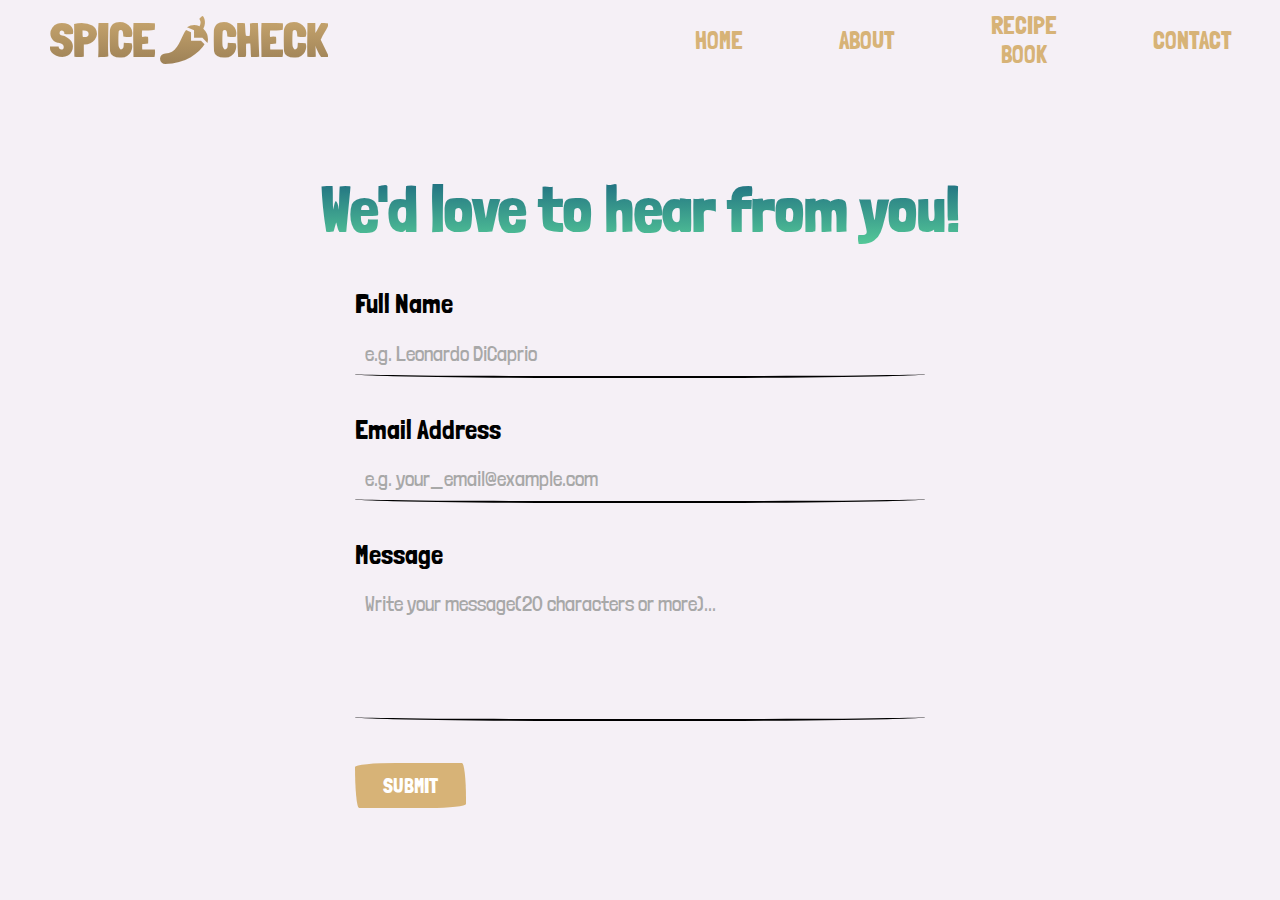
==== commit 9d4ae1cf: "Add message input minimal value to contactform.js" ====
--- a/contact.html
+++ b/contact.html
@@ -25,7 +25,7 @@
     <!-- NAVBAR SECTION -->
     <nav class="navbar">
       <div class="navbar__container">
-        <a href="/" id="navbar__logo"
+        <a href="index.html" id="navbar__logo"
           >SPICE <i class="fas fa-pepper-hot"></i> CHECK</a
         >
         <div class="navbar__toggle" id="mobile__menu">
@@ -70,9 +70,9 @@
             <label name="message">Message</label>
             <textarea
               name="message"
-              placeholder="Write your message..."
+              placeholder="Write your message(20 characters or more)..."
             ></textarea>
-            <div class="error hide">* message is required</div>
+            <div class="error hide">* message is invalid</div>
           </div>
 
           <button type="submit">SUBMIT</button>
--- a/assets/css/style.css
+++ b/assets/css/style.css
@@ -2,7 +2,6 @@
 /* ------------------------------------------------------------- */
 
 /* GOOGLE FONT IMPORT; weight: 300,400,900 */
-
 @import url('https://fonts.googleapis.com/css2?family=Londrina+Solid:wght@300;400;900&display=swap');
 
 * {
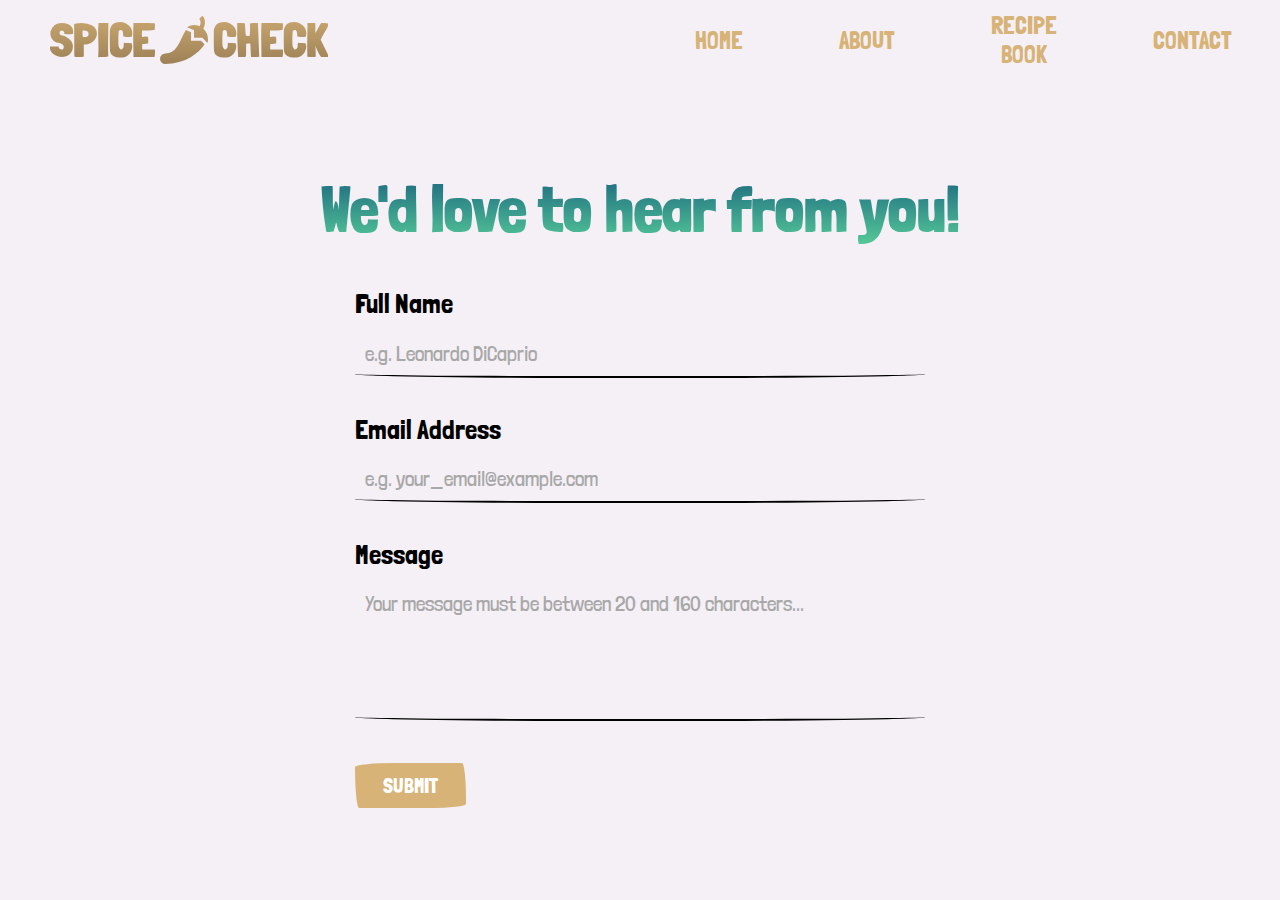
==== commit a460bae1: "Update Full Name Reg Ex function to take the apostrophe for a character" ====
--- a/contact.html
+++ b/contact.html
@@ -70,7 +70,7 @@
             <label name="message">Message</label>
             <textarea
               name="message"
-              placeholder="Write your message(20 characters or more)..."
+              placeholder="Your message must be between 20 and 160 characters..."
             ></textarea>
             <div class="error hide">* message is invalid</div>
           </div>
--- a/assets/css/style.css
+++ b/assets/css/style.css
@@ -722,7 +722,6 @@
 }
 
 .contact__content {
-    display: inline-flexbox;
     margin-left: 40px;
     position: relative;
     width: 100%;
